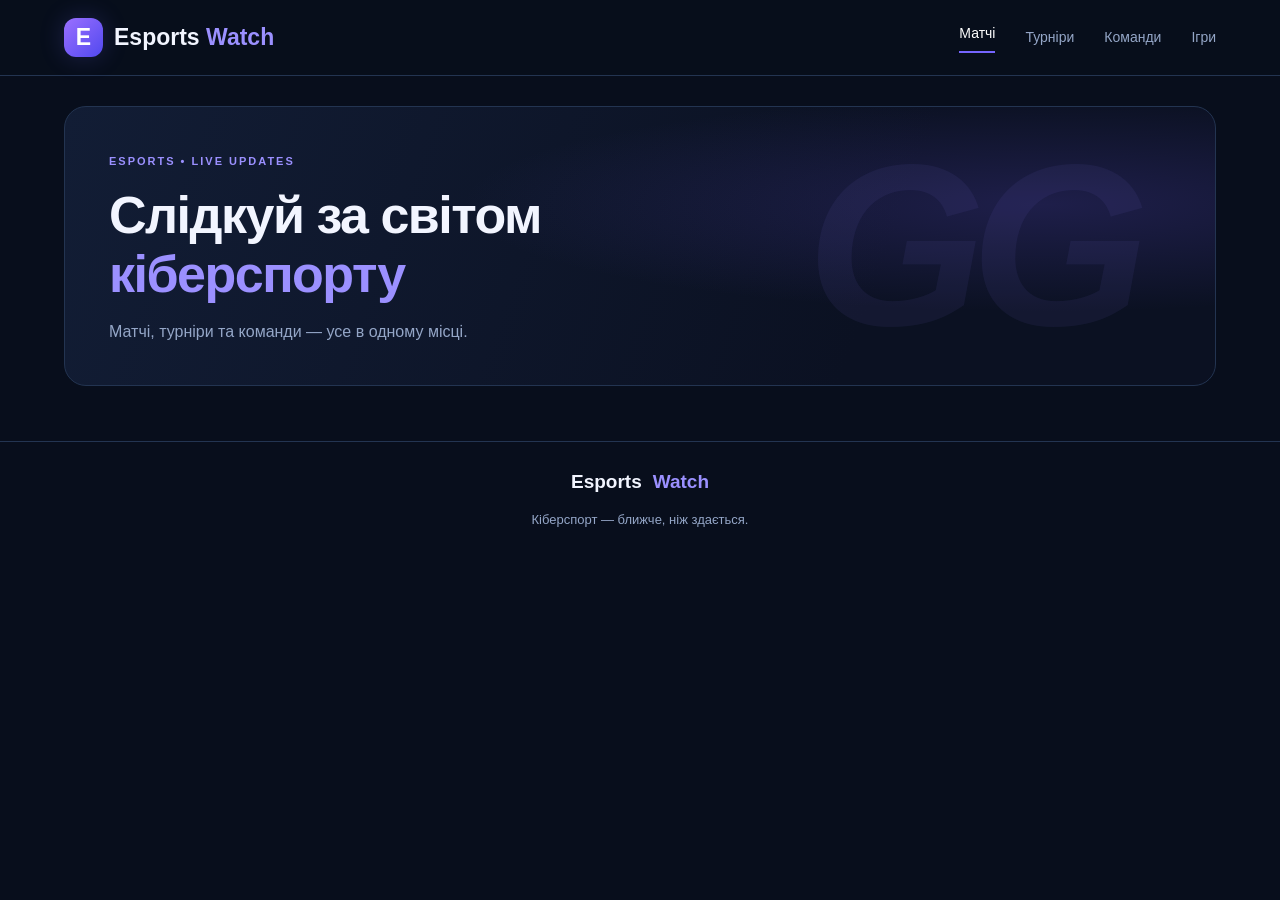
==== index.html @ eaf18781 "Initial frontend implementation" ====
<!DOCTYPE html>
<html lang="uk">
<head>
  <meta charset="UTF-8">
  <meta name="viewport" content="width=device-width, initial-scale=1.0">
  <meta name="theme-color" content="#080e1c">
  <meta name="description" content="Esports Watch — матчі, команди та турніри з кіберспорту.">
  <title>Esports Watch — кіберспорт</title>
  <link rel="stylesheet" href="style.css">
</head>
<body>
  <header class="topbar">
    <a class="logo" href="#">
      <span class="logo-icon">E</span>
      <span>Esports <b>Watch</b></span>
    </a>

    <nav>
      <a class="active" href="#matches">Матчі</a>
      <a href="#matches">Турніри</a>
      <a href="#matches">Команди</a>
      <a href="#matches">Ігри</a>
    </nav>
  </header>

  <main>
    <section class="hero">
      <div class="hero-content">
        <span class="eyebrow">ESPORTS • LIVE UPDATES</span>
        <h1>Слідкуй за світом <span>кіберспорту</span></h1>
        <p>Матчі, турніри та команди — усе в одному місці.</p>
      </div>
      <div class="hero-decoration" aria-hidden="true">GG</div>
    </section>

    <section class="matches-section" id="matches">
      <div class="section-heading">
        <div>
          <span class="eyebrow">РОЗКЛАД</span>
          <h2>Матчі</h2>
          <p>Знайди потрібний матч і переглянь його деталі.</p>
        </div>
        <span class="live-indicator"><span></span> Оновлення з API</span>
      </div>

      <div class="filters">
        <label for="date">Фільтр за датою</label>
        <div class="filter-controls">
          <input type="date" id="date">
          <button id="reset" type="button">Показати всі</button>
        </div>
      </div>

      <p id="error" class="message" role="status" aria-live="polite"></p>
      <div id="matches" class="matches-list"></div>
    </section>
  </main>

  <footer>
    <a class="logo footer-logo" href="#">Esports <b>Watch</b></a>
    <p>Кіберспорт — ближче, ніж здається.</p>
  </footer>

  <script src="script.js"></script>
</body>
</html>
---- style.css ----
:root {
  --bg: #080e1c;
  --panel: #101a2d;
  --panel-hover: #15223a;
  --border: #233451;
  --text: #f2f5ff;
  --muted: #94a6c7;
  --accent: #7565ff;
  --accent-light: #9b90ff;
  --green: #37d6a0;
}

* {
  box-sizing: border-box;
}

html {
  scroll-behavior: smooth;
}

body {
  margin: 0;
  background: var(--bg);
  color: var(--text);
  font-family: Inter, "Segoe UI", Arial, sans-serif;
  line-height: 1.6;
}

a {
  color: inherit;
  text-decoration: none;
}

.topbar {
  min-height: 76px;
  padding: 14px max(5%, calc((100% - 1200px) / 2));
  display: flex;
  align-items: center;
  justify-content: space-between;
  gap: 28px;
  border-bottom: 1px solid var(--border);
  background: rgba(8, 14, 28, 0.95);
}

.logo {
  display: inline-flex;
  align-items: center;
  gap: 11px;
  font-size: 23px;
  font-weight: 800;
  white-space: nowrap;
}

.logo b {
  color: var(--accent-light);
}

.logo-icon {
  display: grid;
  place-items: center;
  width: 39px;
  height: 39px;
  border-radius: 12px;
  color: white;
  background: linear-gradient(135deg, #9b70ff, #5149ef);
  box-shadow: 0 0 24px #7565ff35;
}

nav {
  display: flex;
  align-items: center;
  gap: 30px;
}

nav a {
  color: var(--muted);
  font-size: 14px;
  transition: color 0.2s;
}

nav a:hover,
nav a.active {
  color: white;
}

nav a.active {
  border-bottom: 2px solid var(--accent);
  padding-bottom: 7px;
}

main {
  width: min(1200px, 90%);
  margin: 0 auto;
}

.hero {
  position: relative;
  overflow: hidden;
  min-height: 280px;
  display: flex;
  align-items: center;
  margin: 30px 0 42px;
  padding: 38px 44px;
  border: 1px solid var(--border);
  border-radius: 22px;
  background:
    radial-gradient(ellipse at 85% 35%, #5242b545, transparent 42%),
    linear-gradient(110deg, #121d35, #0b1122 70%);
}

.hero-content {
  position: relative;
  z-index: 1;
  max-width: 660px;
}

.eyebrow {
  color: var(--accent-light);
  font-size: 11px;
  font-weight: 800;
  letter-spacing: 2px;
}

h1 {
  margin: 13px 0;
  font-size: clamp(32px, 5vw, 52px);
  line-height: 1.13;
  letter-spacing: -1.5px;
}

h1 span {
  display: block;
  color: var(--accent-light);
}

.hero p,
.section-heading p,
footer p {
  color: var(--muted);
}

.hero p {
  margin-bottom: 0;
  font-size: 16px;
}

.hero-decoration {
  position: absolute;
  right: 7%;
  color: #9386ff12;
  font-size: clamp(100px, 20vw, 230px);
  font-weight: 900;
  font-style: italic;
  letter-spacing: -15px;
  user-select: none;
}

.matches-section {
  margin-bottom: 55px;
}

.section-heading {
  display: flex;
  align-items: center;
  justify-content: space-between;
  gap: 20px;
  margin-bottom: 24px;
}

h2 {
  margin: 5px 0;
  font-size: 30px;
  letter-spacing: -0.6px;
}

.section-heading p {
  margin: 0;
  font-size: 14px;
}

.live-indicator {
  display: flex;
  align-items: center;
  gap: 9px;
  color: var(--muted);
  font-size: 12px;
  white-space: nowrap;
}

.live-indicator span {
  width: 8px;
  height: 8px;
  border-radius: 50%;
  background: var(--green);
  box-shadow: 0 0 12px #37d6a080;
}

.filters {
  padding: 20px;
  margin-bottom: 18px;
  border: 1px solid var(--border);
  border-radius: 16px;
  background: var(--panel);
}

.filters label {
  display: block;
  margin-bottom: 9px;
  color: var(--muted);
  font-size: 13px;
}

.filter-controls {
  display: flex;
  flex-wrap: wrap;
  gap: 12px;
}

input[type="date"] {
  min-height: 44px;
  min-width: 210px;
  padding: 10px 13px;
  border: 1px solid var(--border);
  border-radius: 10px;
  outline: none;
  background: #0a1324;
  color: var(--text);
  color-scheme: dark;
  font: inherit;
}

input[type="date"]:focus {
  border-color: var(--accent);
}

button {
  min-height: 44px;
  padding: 10px 20px;
  border: 0;
  border-radius: 10px;
  background: linear-gradient(135deg, #8170ff, #5549ed);
  color: white;
  font: inherit;
  font-size: 14px;
  font-weight: 700;
  cursor: pointer;
  transition: transform 0.2s, filter 0.2s;
}

button:hover {
  transform: translateY(-1px);
  filter: brightness(1.12);
}

.matches-list {
  display: grid;
  gap: 13px;
}

.match-card {
  display: grid;
  grid-template-columns: minmax(0, 1fr) minmax(200px, 0.8fr) auto;
  align-items: center;
  gap: 22px;
  padding: 22px;
  border: 1px solid var(--border);
  border-radius: 16px;
  background: linear-gradient(120deg, #111b2e, #0d1526);
  transition: border-color 0.2s, background 0.2s, transform 0.2s;
}

.match-card:hover {
  border-color: #6f61e899;
  background: var(--panel-hover);
  transform: translateY(-2px);
}

.teams {
  display: flex;
  align-items: center;
  justify-content: space-between;
  gap: 12px;
  font-weight: 750;
}

.team {
  min-width: 0;
  overflow-wrap: anywhere;
}

.vs {
  color: var(--accent-light);
  font-size: 12px;
  font-weight: 900;
}

.match-info {
  padding-left: 20px;
  border-left: 1px solid var(--border);
}

.info {
  color: var(--muted);
  font-size: 13px;
  overflow-wrap: anywhere;
}

.info + .info {
  margin-top: 4px;
}

.match-status {
  display: inline-block;
  padding: 7px 12px;
  border-radius: 30px;
  background: #7565ff25;
  color: #b7aeff;
  font-size: 12px;
  font-weight: 700;
  text-align: center;
  white-space: nowrap;
}

.match-status.live {
  background: #37d6a01a;
  color: var(--green);
}

.match-status.finished {
  background: #94a6c71a;
  color: #a8b5cf;
}

.message {
  color: var(--muted);
  font-size: 14px;
}

.message:empty {
  display: none;
}

footer {
  padding: 25px 5%;
  border-top: 1px solid var(--border);
  text-align: center;
}

.footer-logo {
  font-size: 19px;
}

footer p {
  margin-bottom: 0;
  font-size: 13px;
}

@media (max-width: 800px) {
  .topbar {
    flex-wrap: wrap;
  }

  nav {
    width: 100%;
    justify-content: space-between;
    gap: 12px;
  }

  .hero {
    min-height: 240px;
    padding: 28px;
  }

  .match-card {
    grid-template-columns: 1fr auto;
    gap: 15px;
  }

  .teams {
    grid-column: 1 / -1;
  }

  .match-info {
    padding-left: 0;
    border-left: 0;
  }
}

@media (max-width: 480px) {
  main {
    width: 92%;
  }

  .logo {
    font-size: 20px;
  }

  nav a {
    font-size: 12px;
  }

  .hero {
    padding: 23px 19px;
  }

  .section-heading {
    align-items: flex-start;
    flex-direction: column;
  }

  .filters {
    padding: 15px;
  }

  .filter-controls,
  input[type="date"],
  .filter-controls button {
    width: 100%;
  }

  .match-card {
    padding: 16px;
  }
}
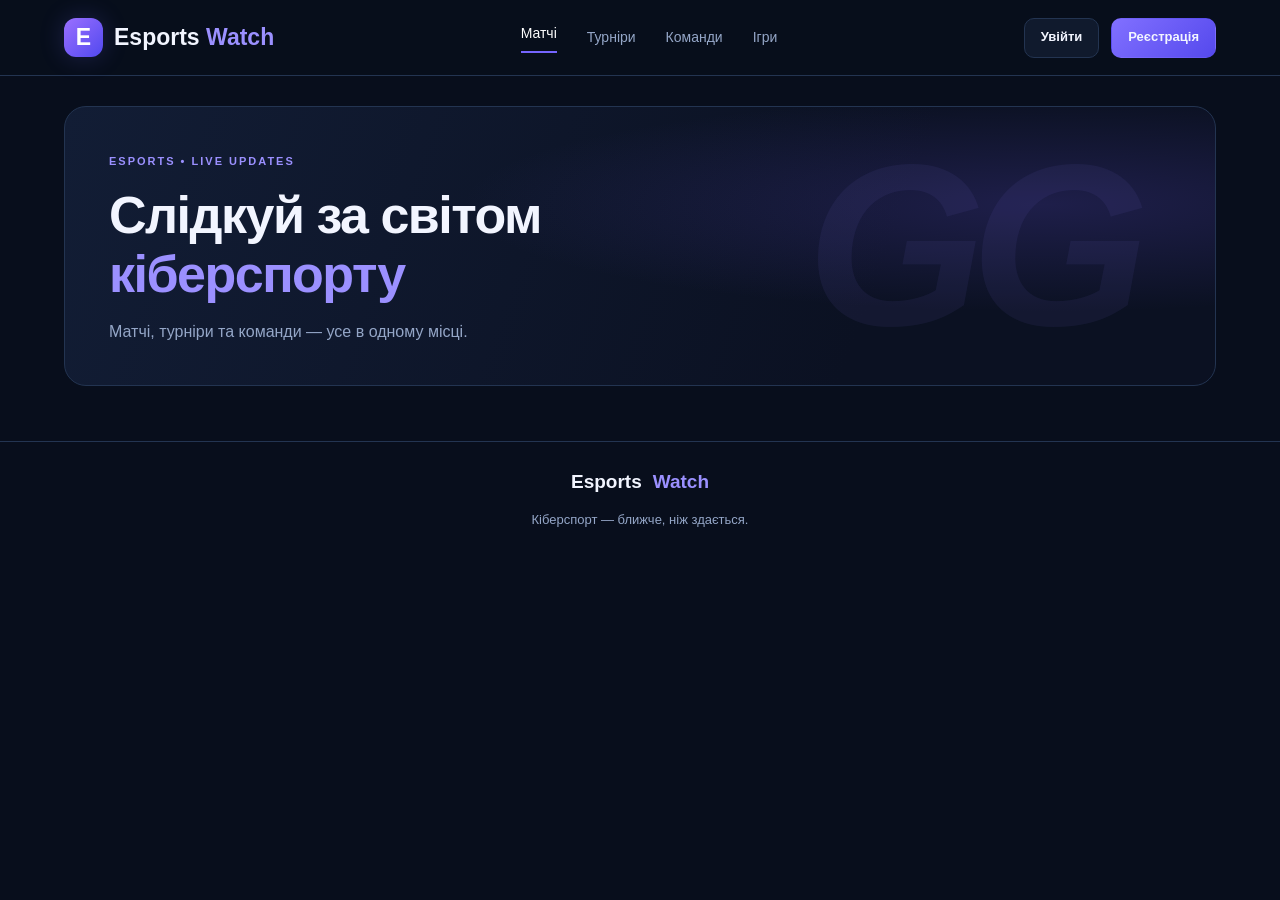
==== commit a7f333e2: "Add JWT authentication to frontend" ====
--- a/index.html
+++ b/index.html
@@ -22,6 +22,16 @@
       <a href="#matches">Команди</a>
       <a href="#matches">Ігри</a>
     </nav>
+
+    <div class="auth-buttons" id="auth-buttons">
+      <button type="button" id="login-btn">Увійти</button>
+      <button type="button" id="register-btn">Реєстрація</button>
+    </div>
+
+    <div class="user-panel" id="user-panel" hidden>
+      <span id="username-display"></span>
+      <button type="button" id="logout-btn">Вийти</button>
+    </div>
   </header>
 
   <main>
@@ -41,7 +51,9 @@
           <h2>Матчі</h2>
           <p>Знайди потрібний матч і переглянь його деталі.</p>
         </div>
-        <span class="live-indicator"><span></span> Оновлення з API</span>
+        <span class="live-indicator">
+          <span></span> Оновлення з API
+        </span>
       </div>
 
       <div class="filters">
@@ -55,13 +67,72 @@
       <p id="error" class="message" role="status" aria-live="polite"></p>
       <div id="matches" class="matches-list"></div>
     </section>
+
+    <section class="auth-section" id="auth-section" hidden>
+      <div class="auth-container">
+        <h2 id="auth-title">Увійти</h2>
+
+        <form id="auth-form">
+          <label for="auth-username">Логін</label>
+          <input
+            type="text"
+            id="auth-username"
+            required
+            autocomplete="username"
+          >
+
+          <div id="email-field" hidden>
+            <label for="auth-email">Email</label>
+            <input
+              type="email"
+              id="auth-email"
+              autocomplete="email"
+            >
+          </div>
+
+          <label for="auth-password">Пароль</label>
+          <input
+            type="password"
+            id="auth-password"
+            required
+            autocomplete="current-password"
+          >
+
+          <div id="confirm-field" hidden>
+            <label for="auth-confirm">Підтвердження пароля</label>
+            <input
+              type="password"
+              id="auth-confirm"
+              autocomplete="new-password"
+            >
+          </div>
+
+          <button type="submit" id="auth-submit">
+            Увійти
+          </button>
+
+          <button type="button" id="auth-cancel">
+            Скасувати
+          </button>
+        </form>
+
+        <p
+          id="auth-message"
+          role="status"
+          aria-live="polite"
+        ></p>
+      </div>
+    </section>
   </main>
 
   <footer>
-    <a class="logo footer-logo" href="#">Esports <b>Watch</b></a>
+    <a class="logo footer-logo" href="#">
+      Esports <b>Watch</b>
+    </a>
     <p>Кіберспорт — ближче, ніж здається.</p>
   </footer>
 
+  <script src="auth.js"></script>
   <script src="script.js"></script>
 </body>
 </html>
--- a/style.css
+++ b/style.css
@@ -32,6 +32,8 @@
   text-decoration: none;
 }
 
+/* ---------- Шапка сайту ---------- */
+
 .topbar {
   min-height: 76px;
   padding: 14px max(5%, calc((100% - 1200px) / 2));
@@ -89,6 +91,8 @@
   padding-bottom: 7px;
 }
 
+/* ---------- Основний контент ---------- */
+
 main {
   width: min(1200px, 90%);
   margin: 0 auto;
@@ -156,6 +160,8 @@
   user-select: none;
 }
 
+/* ---------- Матчі ---------- */
+
 .matches-section {
   margin-bottom: 55px;
 }
@@ -196,6 +202,8 @@
   box-shadow: 0 0 12px #37d6a080;
 }
 
+/* ---------- Фільтри ---------- */
+
 .filters {
   padding: 20px;
   margin-bottom: 18px;
@@ -233,6 +241,8 @@
 input[type="date"]:focus {
   border-color: var(--accent);
 }
+
+/* ---------- Кнопки ---------- */
 
 button {
   min-height: 44px;
@@ -253,6 +263,8 @@
   filter: brightness(1.12);
 }
 
+/* ---------- Картки матчів ---------- */
+
 .matches-list {
   display: grid;
   gap: 13px;
@@ -341,6 +353,122 @@
   display: none;
 }
 
+/* ---------- Авторизація JWT ---------- */
+
+[hidden] {
+  display: none !important;
+}
+
+.auth-buttons,
+.user-panel {
+  display: flex;
+  align-items: center;
+  gap: 12px;
+}
+
+.auth-buttons button,
+.user-panel button {
+  min-height: 40px;
+  padding: 8px 16px;
+  border: 1px solid var(--border);
+  border-radius: 10px;
+  background: var(--panel);
+  color: var(--text);
+  font-size: 13px;
+  font-weight: 700;
+  white-space: nowrap;
+}
+
+#register-btn {
+  border-color: transparent;
+  background: linear-gradient(135deg, #8170ff, #5549ed);
+}
+
+#username-display {
+  color: var(--accent-light);
+  font-size: 14px;
+  font-weight: 700;
+}
+
+.auth-section {
+  max-width: 480px;
+  margin: 30px auto 65px;
+}
+
+.auth-container {
+  padding: 30px;
+  border: 1px solid var(--border);
+  border-radius: 18px;
+  background: var(--panel);
+  box-shadow: 0 12px 35px rgba(0, 0, 0, 0.2);
+}
+
+.auth-container h2 {
+  margin: 0 0 22px;
+  text-align: center;
+  color: var(--text);
+}
+
+#auth-form {
+  display: flex;
+  flex-direction: column;
+  gap: 12px;
+}
+
+#auth-form label {
+  display: block;
+  color: var(--muted);
+  font-size: 13px;
+  font-weight: 600;
+}
+
+#auth-form input {
+  width: 100%;
+  min-height: 44px;
+  padding: 10px 13px;
+  border: 1px solid var(--border);
+  border-radius: 10px;
+  outline: none;
+  background: #0a1324;
+  color: var(--text);
+  font: inherit;
+}
+
+#auth-form input:focus {
+  border-color: var(--accent);
+}
+
+#email-field,
+#confirm-field {
+  display: flex;
+  flex-direction: column;
+  gap: 12px;
+}
+
+#auth-submit {
+  margin-top: 10px;
+}
+
+#auth-cancel {
+  border: 1px solid var(--border);
+  background: transparent;
+  color: var(--muted);
+}
+
+#auth-message {
+  margin: 15px 0 0;
+  color: #ff8585;
+  font-size: 14px;
+  text-align: center;
+  overflow-wrap: anywhere;
+}
+
+#auth-message:empty {
+  display: none;
+}
+
+/* ---------- Футер ---------- */
+
 footer {
   padding: 25px 5%;
   border-top: 1px solid var(--border);
@@ -356,11 +484,21 @@
   font-size: 13px;
 }
 
-@media (max-width: 800px) {
+/* ---------- Адаптивність ---------- */
+
+@media (max-width: 900px) {
   .topbar {
     flex-wrap: wrap;
-  }
-
+    gap: 16px;
+  }
+
+  .auth-buttons,
+  .user-panel {
+    flex-wrap: wrap;
+  }
+}
+
+@media (max-width: 800px) {
   nav {
     width: 100%;
     justify-content: space-between;
@@ -422,4 +560,18 @@
   .match-card {
     padding: 16px;
   }
-}
+
+  .auth-container {
+    padding: 20px;
+  }
+
+  .auth-buttons button,
+  .user-panel button {
+    padding: 8px 12px;
+    font-size: 12px;
+  }
+
+  .auth-section {
+    margin: 20px auto 45px;
+  }
+}
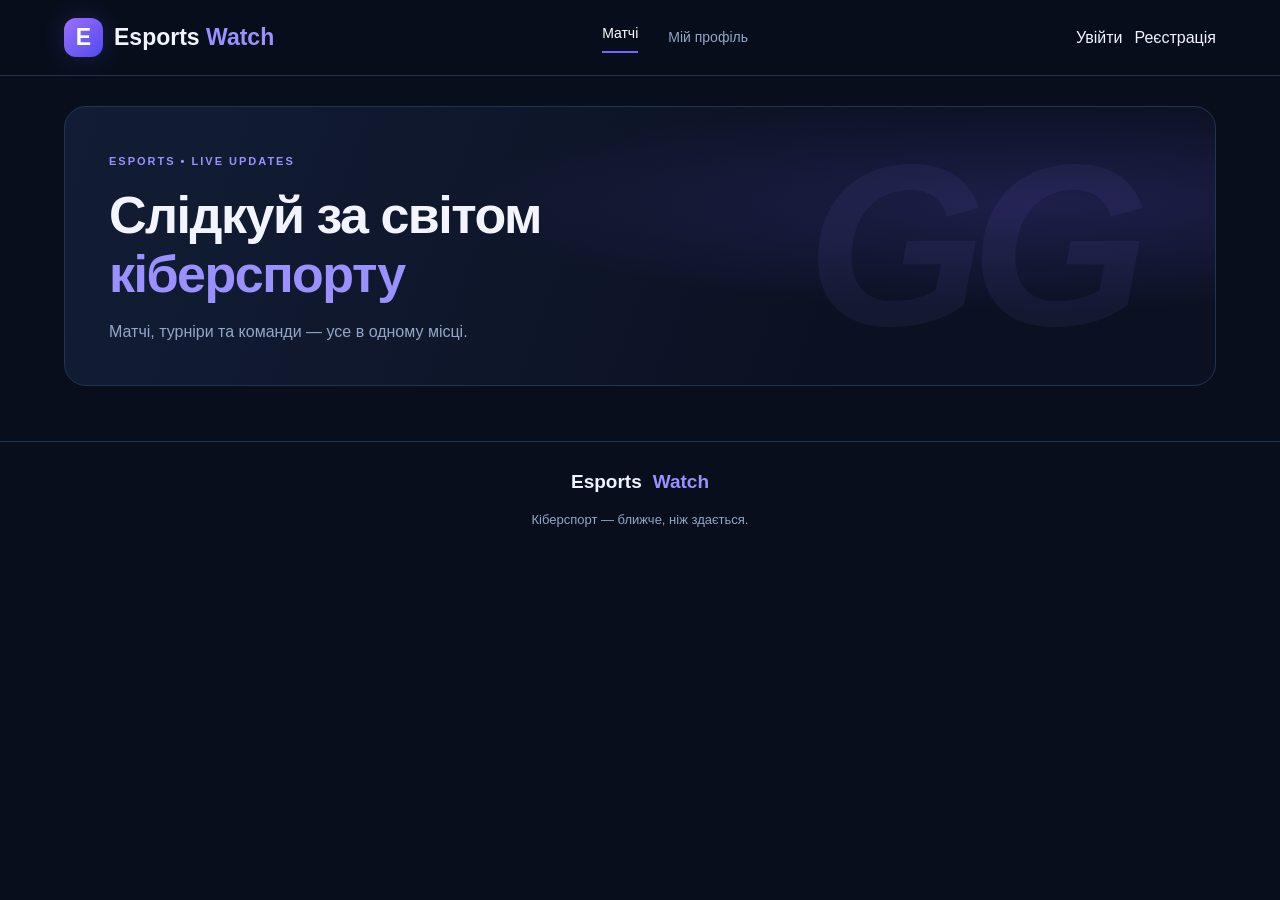
==== commit 06c51ebf: "Add authentication pages and protected profile" ====
--- a/index.html
+++ b/index.html
@@ -11,25 +11,25 @@
 </head>
 <body>
   <header class="topbar">
-    <a class="logo" href="#">
+    <a class="logo" href="index.html">
       <span class="logo-icon">E</span>
       <span>Esports <b>Watch</b></span>
     </a>
 
     <nav>
       <a class="active" href="#matches">Матчі</a>
-      <a href="#matches">Турніри</a>
-      <a href="#matches">Команди</a>
-      <a href="#matches">Ігри</a>
+      <a href="profile.html">Мій профіль</a>
     </nav>
 
     <div class="auth-buttons" id="auth-buttons">
-      <button type="button" id="login-btn">Увійти</button>
-      <button type="button" id="register-btn">Реєстрація</button>
+      <a href="login.html" class="auth-link">Увійти</a>
+      <a href="register.html" class="auth-link auth-link-primary">
+        Реєстрація
+      </a>
     </div>
 
     <div class="user-panel" id="user-panel" hidden>
-      <span id="username-display"></span>
+      <a href="profile.html" id="username-display"></a>
       <button type="button" id="logout-btn">Вийти</button>
     </div>
   </header>
@@ -51,6 +51,7 @@
           <h2>Матчі</h2>
           <p>Знайди потрібний матч і переглянь його деталі.</p>
         </div>
+
         <span class="live-indicator">
           <span></span> Оновлення з API
         </span>
@@ -67,66 +68,10 @@
       <p id="error" class="message" role="status" aria-live="polite"></p>
       <div id="matches" class="matches-list"></div>
     </section>
-
-    <section class="auth-section" id="auth-section" hidden>
-      <div class="auth-container">
-        <h2 id="auth-title">Увійти</h2>
-
-        <form id="auth-form">
-          <label for="auth-username">Логін</label>
-          <input
-            type="text"
-            id="auth-username"
-            required
-            autocomplete="username"
-          >
-
-          <div id="email-field" hidden>
-            <label for="auth-email">Email</label>
-            <input
-              type="email"
-              id="auth-email"
-              autocomplete="email"
-            >
-          </div>
-
-          <label for="auth-password">Пароль</label>
-          <input
-            type="password"
-            id="auth-password"
-            required
-            autocomplete="current-password"
-          >
-
-          <div id="confirm-field" hidden>
-            <label for="auth-confirm">Підтвердження пароля</label>
-            <input
-              type="password"
-              id="auth-confirm"
-              autocomplete="new-password"
-            >
-          </div>
-
-          <button type="submit" id="auth-submit">
-            Увійти
-          </button>
-
-          <button type="button" id="auth-cancel">
-            Скасувати
-          </button>
-        </form>
-
-        <p
-          id="auth-message"
-          role="status"
-          aria-live="polite"
-        ></p>
-      </div>
-    </section>
   </main>
 
   <footer>
-    <a class="logo footer-logo" href="#">
+    <a class="logo footer-logo" href="index.html">
       Esports <b>Watch</b>
     </a>
     <p>Кіберспорт — ближче, ніж здається.</p>
